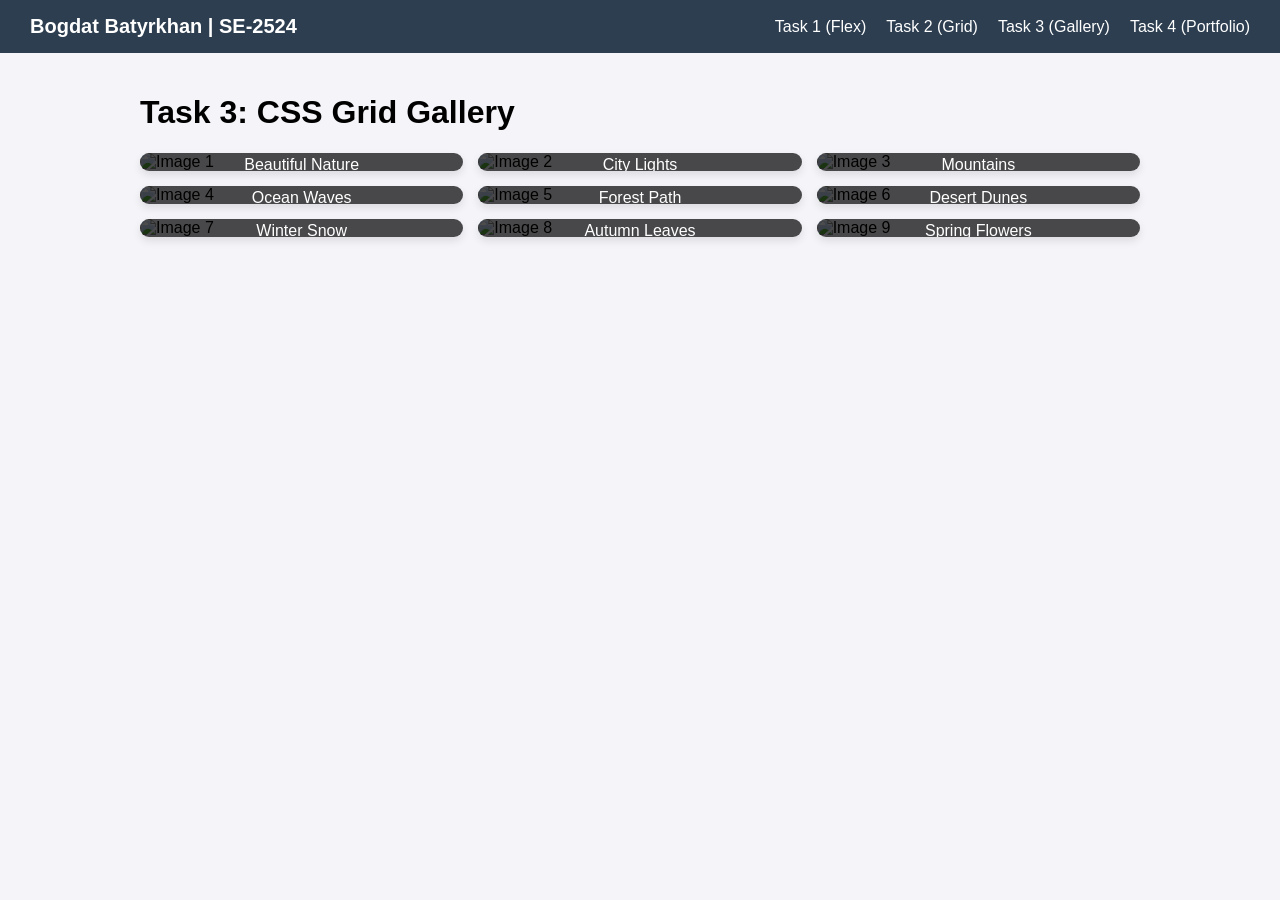
==== task3.html @ 326feccf "Add HTML structure for Grid Gallery" ====
<!DOCTYPE html>
<html lang="en">
<head>
    <meta charset="UTF-8">
    <title>Task 3 - Grid Gallery</title>
    <link rel="stylesheet" href="styles.css">
</head>
<body>
    <header class="navbar">
        <div class="logo">Bogdat Batyrkhan | SE-2524</div>
        <nav class="nav-links">
            <a href="index.html">Task 1 (Flex)</a>
            <a href="task2.html">Task 2 (Grid)</a>
            <a href="task3.html">Task 3 (Gallery)</a>
            <a href="task4.html">Task 4 (Portfolio)</a>
        </nav>
    </header>

    <main class="container">
        <h1>Task 3: CSS Grid Gallery</h1>
        
        <div class="gallery-grid">
            <div class="gallery-item">
                <img src="https://via.placeholder.com/400x300" alt="Image 1">
                <div class="caption">Beautiful Nature</div>
            </div>
            <div class="gallery-item"><img src="https://via.placeholder.com/400x300" alt="Image 2"><div class="caption">City Lights</div></div>
            <div class="gallery-item"><img src="https://via.placeholder.com/400x300" alt="Image 3"><div class="caption">Mountains</div></div>
            <div class="gallery-item"><img src="https://via.placeholder.com/400x300" alt="Image 4"><div class="caption">Ocean Waves</div></div>
            <div class="gallery-item"><img src="https://via.placeholder.com/400x300" alt="Image 5"><div class="caption">Forest Path</div></div>
            <div class="gallery-item"><img src="https://via.placeholder.com/400x300" alt="Image 6"><div class="caption">Desert Dunes</div></div>
            <div class="gallery-item"><img src="https://via.placeholder.com/400x300" alt="Image 7"><div class="caption">Winter Snow</div></div>
            <div class="gallery-item"><img src="https://via.placeholder.com/400x300" alt="Image 8"><div class="caption">Autumn Leaves</div></div>
            <div class="gallery-item"><img src="https://via.placeholder.com/400x300" alt="Image 9"><div class="caption">Spring Flowers</div></div>
        </div>
    </main>
</body>
</html>
---- styles.css ----
body {
    font-family: Arial, sans-serif;
    margin: 0;
    background-color: #f4f4f9;
}
.container {
    padding: 20px;
    max-width: 1000px;
    margin: 0 auto;
}

.navbar {
    display: flex;
    justify-content: space-between;
    align-items: center;
    background-color: #2c3e50;
    padding: 15px 30px;
    color: white;
}
.logo {
    font-size: 20px;
    font-weight: bold;
}
.nav-links {
    display: flex;
    gap: 20px;
}
.nav-links a {
    color: white;
    text-decoration: none;
}
.nav-links a:hover {
    color: #f1c40f;
}

.card-row {
    display: flex;
    gap: 20px;
}
.card {
    background: white;
    border-radius: 8px;
    padding: 20px;
    flex: 1;
    display: flex;
    flex-direction: column;
    box-shadow: 0 4px 6px rgba(0,0,0,0.1);
    transition: transform 0.3s;
}
.card:hover {
    transform: translateY(-10px);
    box-shadow: 0 10px 15px rgba(0,0,0,0.2);
}
.card img {
    max-width: 100%;
    border-radius: 5px;
}
.card button {
    margin-top: auto;
    background-color: #3498db;
    color: white;
    border: none;
    padding: 10px;
    cursor: pointer;
    border-radius: 5px;
}

/* TASK 2: Grid Layout (Grid Areas) */

.grid-layout {
display: grid;
min-height: 80vh;
gap: 10px; 
padding: 20px;
grid-template-columns: 250px 1fr; 
grid-template-rows: auto 1fr auto; 
grid-template-areas: 
    "header header"
    "sidebar main"
    "footer footer";
}

.layout-header  { grid-area: header; background-color: #34495e; color: white; padding: 20px; text-align: center; font-size: 24px; }
.layout-sidebar { grid-area: sidebar; background-color: #ecf0f1; padding: 20px; border-radius: 8px; }
.layout-main    { grid-area: main; background-color: white; padding: 20px; border-radius: 8px; box-shadow: 0 2px 5px rgba(0,0,0,0.1); }
.layout-footer  { grid-area: footer; background-color: #34495e; color: white; padding: 15px; text-align: center; }


/* TASK 3: Image Gallery */

.gallery-grid {
    display: grid;
    grid-template-columns: repeat(3, 1fr);
    gap: 15px;
}

.gallery-item {
    position: relative;
    overflow: hidden;
    border-radius: 10px;
    box-shadow: 0 4px 8px rgba(0,0,0,0.1);
}

.gallery-item img {
    width: 100%;
    height: 100%;
    display: block;
    object-fit: cover;
    transition: transform 0.3s;
}

.gallery-item:hover img {
    transform: scale(1.1);
}

.caption {
    position: absolute;
    bottom: -100%;
    left: 0;
    width: 100%;
    background-color: rgba(0, 0, 0, 0.7);
    color: white;
    text-align: center;
    padding: 15px 0;
    transition: bottom 0.3s ease;
}

.gallery-item:hover .caption {
    bottom: 0;
}

/* TASK 4: Portfolio (Flexbox + Grid) */

.portfolio-grid {
    display: grid;
    grid-template-columns: 2fr 1fr; 
    gap: 30px;
    margin-bottom: 40px;
}

.portfolio-sidebar {
    background-color: white;
    padding: 20px;
    border-radius: 8px;
    box-shadow: 0 4px 6px rgba(0,0,0,0.1);
    text-align: center;
}

.profile-pic {
    border-radius: 50%;
    width: 120px;
    border: 3px solid #3498db;
    margin-bottom: 15px;
}

.portfolio-sidebar ul {
    text-align: left;
}

.project-card {
    background-color: white;
    padding: 20px;
    border-radius: 8px;
    margin-bottom: 15px;
    box-shadow: 0 2px 5px rgba(0,0,0,0.1);
    
    display: flex; 
    justify-content: space-between; 
    align-items: center;
}

.project-info h3 {
    margin-top: 0;
    color: #2c3e50;
}

.project-btn {
    background-color: #27ae60;
    color: white;
    border: none;
    padding: 12px 20px;
    border-radius: 5px;
    cursor: pointer;
    font-weight: bold;
    transition: background-color 0.3s;
}

.project-btn:hover {
    background-color: #2ecc71;
}

.portfolio-footer {
    background-color: #2c3e50;
    color: white;
    text-align: center;
    padding: 20px;
    margin-bottom: -50px; 
}
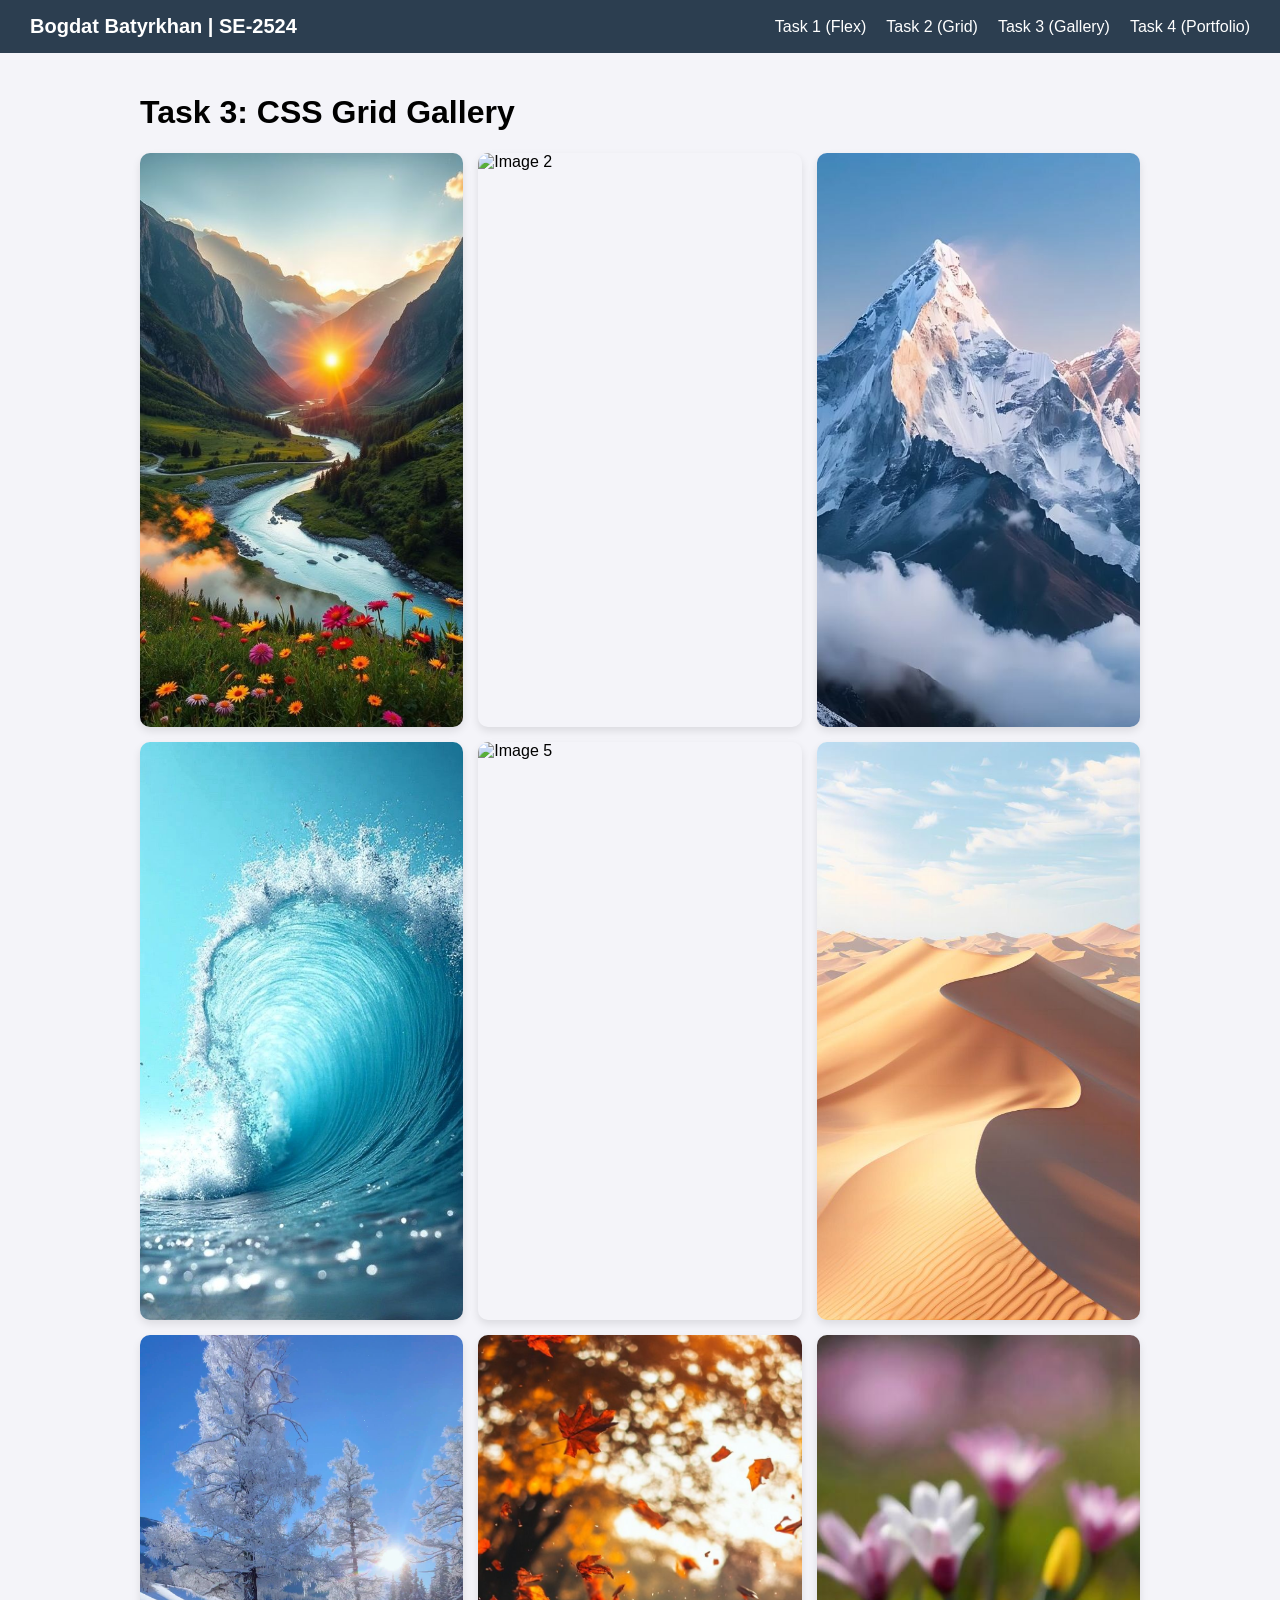
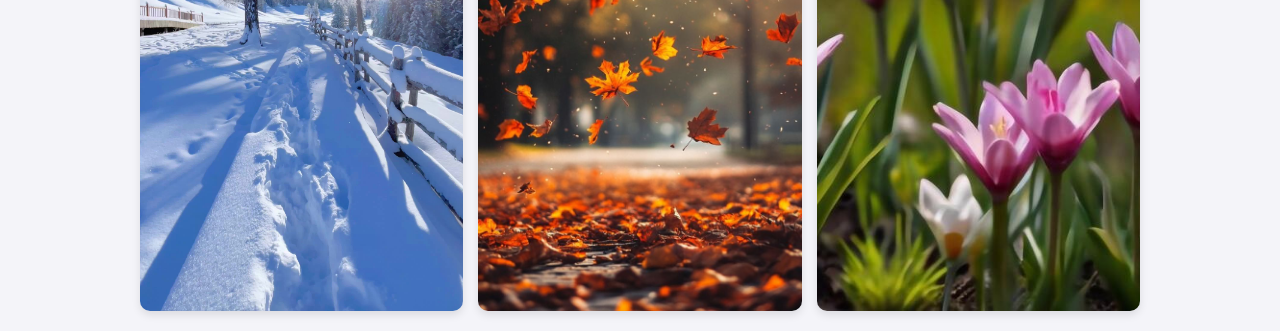
==== commit 19bd9311: "Add HTML structure for Task 3 Grid Gallery" ====
--- a/task3.html
+++ b/task3.html
@@ -21,17 +21,17 @@
         
         <div class="gallery-grid">
             <div class="gallery-item">
-                <img src="https://via.placeholder.com/400x300" alt="Image 1">
+                <img src="beautiful nature.jpg" alt="Image 1">
                 <div class="caption">Beautiful Nature</div>
             </div>
-            <div class="gallery-item"><img src="https://via.placeholder.com/400x300" alt="Image 2"><div class="caption">City Lights</div></div>
-            <div class="gallery-item"><img src="https://via.placeholder.com/400x300" alt="Image 3"><div class="caption">Mountains</div></div>
-            <div class="gallery-item"><img src="https://via.placeholder.com/400x300" alt="Image 4"><div class="caption">Ocean Waves</div></div>
-            <div class="gallery-item"><img src="https://via.placeholder.com/400x300" alt="Image 5"><div class="caption">Forest Path</div></div>
-            <div class="gallery-item"><img src="https://via.placeholder.com/400x300" alt="Image 6"><div class="caption">Desert Dunes</div></div>
-            <div class="gallery-item"><img src="https://via.placeholder.com/400x300" alt="Image 7"><div class="caption">Winter Snow</div></div>
-            <div class="gallery-item"><img src="https://via.placeholder.com/400x300" alt="Image 8"><div class="caption">Autumn Leaves</div></div>
-            <div class="gallery-item"><img src="https://via.placeholder.com/400x300" alt="Image 9"><div class="caption">Spring Flowers</div></div>
+            <div class="gallery-item"><img src="city lights" alt="Image 2"><div class="caption">City Lights</div></div>
+            <div class="gallery-item"><img src="mountains.jpeg" alt="Image 3"><div class="caption">Mountains</div></div>
+            <div class="gallery-item"><img src="ocean waves.jpg" alt="Image 4"><div class="caption">Ocean Waves</div></div>
+            <div class="gallery-item"><img src="forest path.jpg" alt="Image 5"><div class="caption">Forest Path</div></div>
+            <div class="gallery-item"><img src="desert dunes.jpg" alt="Image 6"><div class="caption">Desert Dunes</div></div>
+            <div class="gallery-item"><img src="winter snow.jpg" alt="Image 7"><div class="caption">Winter Snow</div></div>
+            <div class="gallery-item"><img src="autumn leaves.jpg" alt="Image 8"><div class="caption">Autumn Leaves</div></div>
+            <div class="gallery-item"><img src="spring flowers.jpeg" alt="Image 9"><div class="caption">Spring Flowers</div></div>
         </div>
     </main>
 </body>
